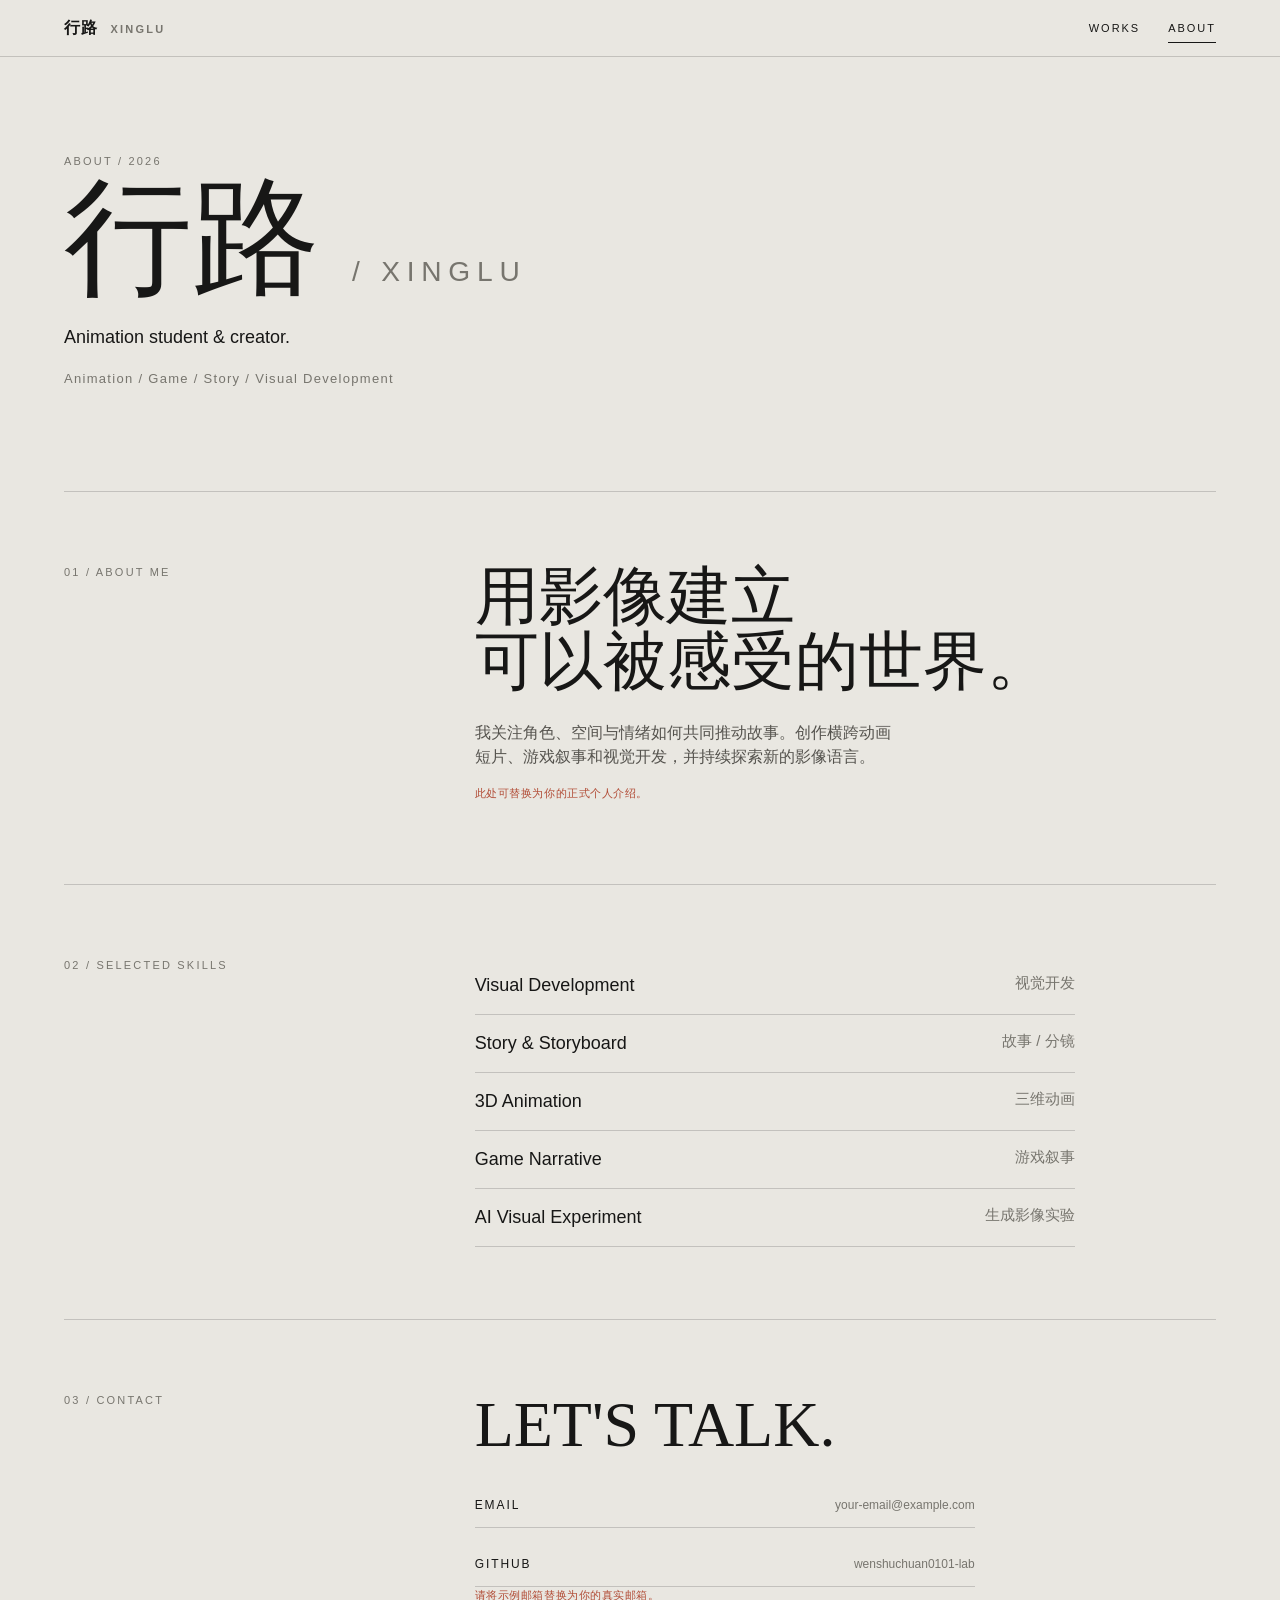
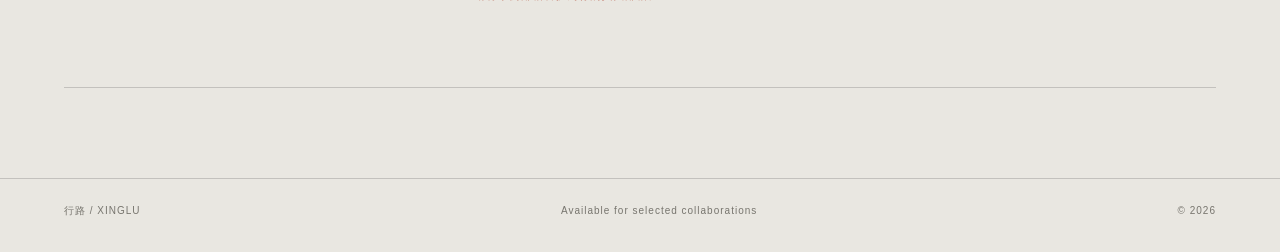
==== about.html @ fd321929 "Create XINGLU creator portfolio website" ====
<!doctype html>
<html lang="zh-CN">
<head>
  <meta charset="utf-8">
  <meta name="viewport" content="width=device-width, initial-scale=1">
  <meta name="description" content="About XINGLU, animation student and creator.">
  <title>About — 行路 / XINGLU</title>
  <link rel="stylesheet" href="style.css">
  <script src="script.js" defer></script>
</head>
<body class="about-page">
  <header class="site-header is-solid" data-header>
    <a class="wordmark" href="index.html" aria-label="行路 XINGLU 首页"><span>行路</span><span class="wordmark-en">XINGLU</span></a>
    <button class="menu-toggle" type="button" aria-label="打开导航" aria-expanded="false" data-menu-toggle><span></span><span></span></button>
    <nav class="site-nav" aria-label="主导航" data-nav><a href="index.html#works">WORKS</a><a class="is-active" href="about.html">ABOUT</a></nav>
  </header>
  <main class="about-main">
    <section class="about-hero reveal is-visible">
      <p class="eyebrow">ABOUT / 2026</p>
      <h1>行路 <span>/ XINGLU</span></h1>
      <p class="about-role">Animation student &amp; creator.</p>
      <p class="about-fields">Animation / Game / Story / Visual Development</p>
    </section>
    <div class="about-grid">
      <section class="about-block reveal">
        <p class="section-label">01 / ABOUT ME</p>
        <div><h2>用影像建立<br>可以被感受的世界。</h2><p class="body-copy">我关注角色、空间与情绪如何共同推动故事。创作横跨动画短片、游戏叙事和视觉开发，并持续探索新的影像语言。</p><p class="placeholder-note">此处可替换为你的正式个人介绍。</p></div>
      </section>
      <section class="about-block reveal">
        <p class="section-label">02 / SELECTED SKILLS</p>
        <ul class="skills-list"><li><span>Visual Development</span><small>视觉开发</small></li><li><span>Story &amp; Storyboard</span><small>故事 / 分镜</small></li><li><span>3D Animation</span><small>三维动画</small></li><li><span>Game Narrative</span><small>游戏叙事</small></li><li><span>AI Visual Experiment</span><small>生成影像实验</small></li></ul>
      </section>
      <section class="about-block contact-block reveal">
        <p class="section-label">03 / CONTACT</p>
        <div><h2>LET'S TALK.</h2><div class="contact-links"><a href="mailto:your-email@example.com">EMAIL <span>your-email@example.com</span></a><a href="https://github.com/wenshuchuan0101-lab" target="_blank" rel="noreferrer">GITHUB <span>wenshuchuan0101-lab</span></a></div><p class="placeholder-note">请将示例邮箱替换为你的真实邮箱。</p></div>
      </section>
    </div>
  </main>
  <footer class="site-footer"><p>行路 / XINGLU</p><p>Available for selected collaborations</p><p>© <span data-year></span></p></footer>
</body>
</html>
---- style.css ----
:root{--ink:#171716;--paper:#e9e7e1;--muted:#77756e;--line:rgba(23,23,22,.18);--accent:#b14b35;--serif:Georgia,'Times New Roman',serif;--sans:Arial,'Helvetica Neue',sans-serif}*{box-sizing:border-box}html{scroll-behavior:smooth}body{margin:0;background:var(--paper);color:var(--ink);font-family:var(--sans);font-size:16px;line-height:1.5;transition:opacity .22s ease}body.is-leaving{opacity:0}a{color:inherit;text-decoration:none}button{font:inherit}.site-header{position:fixed;z-index:20;inset:0 0 auto;display:flex;align-items:center;justify-content:space-between;padding:26px 5vw;color:var(--paper);mix-blend-mode:difference;transition:padding .3s ease,background .3s ease}.site-header.is-solid,.site-header.is-scrolled{padding-block:16px;background:rgba(233,231,225,.94);color:var(--ink);mix-blend-mode:normal;border-bottom:1px solid var(--line)}.wordmark{display:flex;gap:12px;align-items:baseline;font-weight:700;letter-spacing:.08em}.wordmark-en{font-size:11px;letter-spacing:.2em;color:var(--muted)}.site-nav{display:flex;gap:28px;font-size:11px;letter-spacing:.18em}.site-nav a{position:relative}.site-nav a::after{content:'';position:absolute;left:0;right:0;bottom:-7px;height:1px;background:currentColor;transform:scaleX(0);transform-origin:right;transition:transform .25s}.site-nav a:hover::after,.site-nav a.is-active::after{transform:scaleX(1);transform-origin:left}.menu-toggle{display:none;background:none;border:0}.home-hero{position:relative;min-height:100svh;display:grid;place-items:center;overflow:hidden;background:#20211f;color:var(--paper)}.hero-atmosphere{position:absolute;inset:0;background:radial-gradient(circle at 65% 35%,rgba(177,75,53,.4),transparent 33%),linear-gradient(125deg,#111 10%,#30332d 52%,#171817);}.hero-atmosphere::before{content:'';position:absolute;inset:10% 8%;border:1px solid rgba(233,231,225,.22);transform:skewY(-7deg);}.hero-orbit{position:absolute;width:48vw;height:48vw;border:1px solid rgba(233,231,225,.24);border-radius:50%;right:-12vw;top:10vh}.frame-mark{position:absolute;width:16px;height:16px;border-left:1px solid var(--paper);border-top:1px solid var(--paper);opacity:.7}.frame-mark-a{left:8vw;top:24vh}.frame-mark-b{right:8vw;bottom:17vh;transform:rotate(180deg)}.hero-grain{position:absolute;inset:0;opacity:.08;background-image:url("data:image/svg+xml,%3Csvg xmlns='http://www.w3.org/2000/svg' width='140' height='140' viewBox='0 0 140 140'%3E%3Cfilter id='n'%3E%3CfeTurbulence type='fractalNoise' baseFrequency='.8' numOctaves='3' stitchTiles='stitch'/%3E%3C/filter%3E%3Crect width='100%25' height='100%25' filter='url(%23n)' opacity='.45'/%3E%3C/svg%3E")}.hero-copy{position:relative;z-index:1;width:min(1120px,82vw);padding-top:10vh}.eyebrow,.section-label{font-size:11px;letter-spacing:.2em;text-transform:uppercase;color:var(--muted)}.home-hero .eyebrow{color:rgba(233,231,225,.7)}h1,h2,h3,p{margin-top:0}.hero-copy h1{margin:.2em 0 .25em;font-family:var(--serif);font-size:clamp(72px,15vw,220px);font-weight:400;line-height:.82;letter-spacing:-.05em}.hero-copy h1>span{display:block}.hero-name-en{font-family:var(--sans);font-size:.27em;letter-spacing:.34em;margin-left:.08em;margin-top:.5em}.hero-intro{max-width:330px;font-size:15px;color:rgba(233,231,225,.78)}.scroll-cue{position:absolute;z-index:2;bottom:6vh;left:5vw;display:flex;align-items:center;gap:18px;font-size:10px;letter-spacing:.2em}.scroll-cue i{display:block;width:54px;height:1px;background:currentColor;position:relative}.scroll-cue i::after{content:'';position:absolute;right:0;top:-3px;width:7px;height:7px;border-right:1px solid currentColor;border-top:1px solid currentColor;transform:rotate(45deg)}.works-section{padding:15vh 5vw 12vh}.section-heading{display:grid;grid-template-columns:1fr auto;align-items:end;border-bottom:1px solid var(--line);padding-bottom:20px;margin-bottom:6vh}.section-heading h2{font-family:var(--serif);font-size:clamp(44px,7vw,90px);font-weight:400;line-height:.9;margin:0}.section-index{font-size:12px;color:var(--muted);letter-spacing:.1em}.project-list{display:grid;gap:12vh}.project-card{border-bottom:1px solid var(--line);padding-bottom:7vh}.project-link{display:block}.project-visual{position:relative;min-height:52vh;overflow:hidden;background:#252725;display:grid;place-items:center;transition:transform .5s cubic-bezier(.2,.7,.2,1)}.project-visual::before,.project-visual::after{content:'';position:absolute;inset:0}.visual-fengyu{background:linear-gradient(145deg,#222a27,#708077 47%,#c58a67)}.visual-fengyu::before{background:linear-gradient(90deg,transparent 36%,rgba(232,225,203,.38) 37%,transparent 38%),linear-gradient(160deg,transparent 55%,rgba(24,38,32,.65) 56%,transparent 65%);transform:scale(1.15)}.visual-gift{background:linear-gradient(145deg,#1e242c,#596978 48%,#b5c1c7)}.visual-gift::before{background:radial-gradient(circle at 68% 36%,#e9e7e1 0 2%,transparent 3%),radial-gradient(circle at 68% 36%,rgba(233,231,225,.5),transparent 26%)}.visual-cangfeng{background:linear-gradient(145deg,#201b1a,#55453e 52%,#9c806d)}.visual-cangfeng::before{background:linear-gradient(128deg,transparent 42%,rgba(205,176,148,.55) 43% 44%,transparent 45%),linear-gradient(15deg,transparent 55%,rgba(21,17,15,.65) 56% 66%,transparent 67%)}.placeholder-copy{position:relative;z-index:1;display:flex;flex-direction:column;gap:12px;align-items:center;color:rgba(233,231,225,.92);text-align:center}.placeholder-copy span{font-size:11px;letter-spacing:.2em}.placeholder-copy b{font-family:var(--serif);font-size:clamp(28px,5vw,72px);font-weight:400;letter-spacing:.02em}.placeholder-copy small{font-size:10px;letter-spacing:.18em;color:rgba(233,231,225,.65)}.project-arrow{position:absolute;right:28px;top:24px;font-size:28px;transition:transform .3s}.project-meta{display:grid;grid-template-columns:1.3fr 1fr 1.5fr;gap:20px;padding-top:22px}.project-number{font-size:11px;color:var(--accent);letter-spacing:.12em;margin-bottom:16px}.project-meta h3{font-family:var(--serif);font-size:clamp(30px,4vw,56px);font-weight:400;line-height:1;margin:0 0 9px}.project-en{font-size:11px;letter-spacing:.16em;color:var(--muted);margin:0}.project-type,.project-summary{font-size:14px;color:#55534e;margin:30px 0 0}.project-summary{max-width:290px}.project-card:hover .project-visual{transform:scale(.985)}.project-card:hover .project-arrow{transform:translate(5px,-5px)}.reveal{opacity:0;transform:translateY(24px);transition:opacity .7s ease,transform .7s ease}.reveal.is-visible{opacity:1;transform:none}.site-footer{display:flex;justify-content:space-between;gap:20px;padding:24px 5vw;border-top:1px solid var(--line);font-size:10px;letter-spacing:.1em;color:var(--muted)}.about-main{padding:17vh 5vw 10vh}.about-hero{border-bottom:1px solid var(--line);padding-bottom:10vh}.about-hero h1{font-family:var(--serif);font-size:clamp(56px,10vw,150px);font-weight:400;line-height:.9;margin:0 0 28px}.about-hero h1 span{font-family:var(--sans);font-size:.22em;letter-spacing:.24em;color:var(--muted)}.about-role{font-size:18px}.about-fields{color:var(--muted);font-size:13px;letter-spacing:.1em}.about-grid{display:grid;gap:0}.about-block{display:grid;grid-template-columns:1fr 2fr;gap:40px;padding:8vh 0;border-bottom:1px solid var(--line)}.about-block h2{font-family:var(--serif);font-size:clamp(34px,5vw,68px);font-weight:400;line-height:1.02;margin-bottom:26px}.body-copy{max-width:430px;color:#55534e}.placeholder-note{font-size:11px;color:var(--accent);letter-spacing:.05em}.skills-list{list-style:none;padding:0;margin:0;max-width:600px}.skills-list li{display:flex;justify-content:space-between;padding:15px 0;border-bottom:1px solid var(--line);font-size:18px}.skills-list small{color:var(--muted)}.contact-links{display:grid;gap:14px;max-width:500px}.contact-links a{display:flex;justify-content:space-between;border-bottom:1px solid var(--line);padding:13px 0;font-size:12px;letter-spacing:.16em}.contact-links span{font-size:12px;letter-spacing:0;color:var(--muted)}body.menu-open{overflow:hidden}@media(max-width:700px){.site-header{padding:20px 6vw}.site-nav{position:fixed;inset:0;background:var(--paper);color:var(--ink);display:flex;flex-direction:column;justify-content:center;align-items:center;gap:30px;font-size:15px;opacity:0;pointer-events:none;transition:opacity .25s}.menu-toggle{display:flex;flex-direction:column;gap:5px;position:relative;z-index:2;color:inherit}.menu-toggle span{display:block;width:24px;height:1px;background:currentColor}.menu-open .site-nav{opacity:1;pointer-events:auto}.home-hero{min-height:92svh}.hero-copy{width:82vw}.project-visual{min-height:38vh}.project-meta{grid-template-columns:1fr 1fr}.project-type,.project-summary{margin-top:0}.project-summary{grid-column:1/-1}.site-footer{flex-direction:column;gap:8px}.about-main{padding-inline:6vw}.about-block{grid-template-columns:1fr;gap:24px}.about-hero{padding-bottom:7vh}}
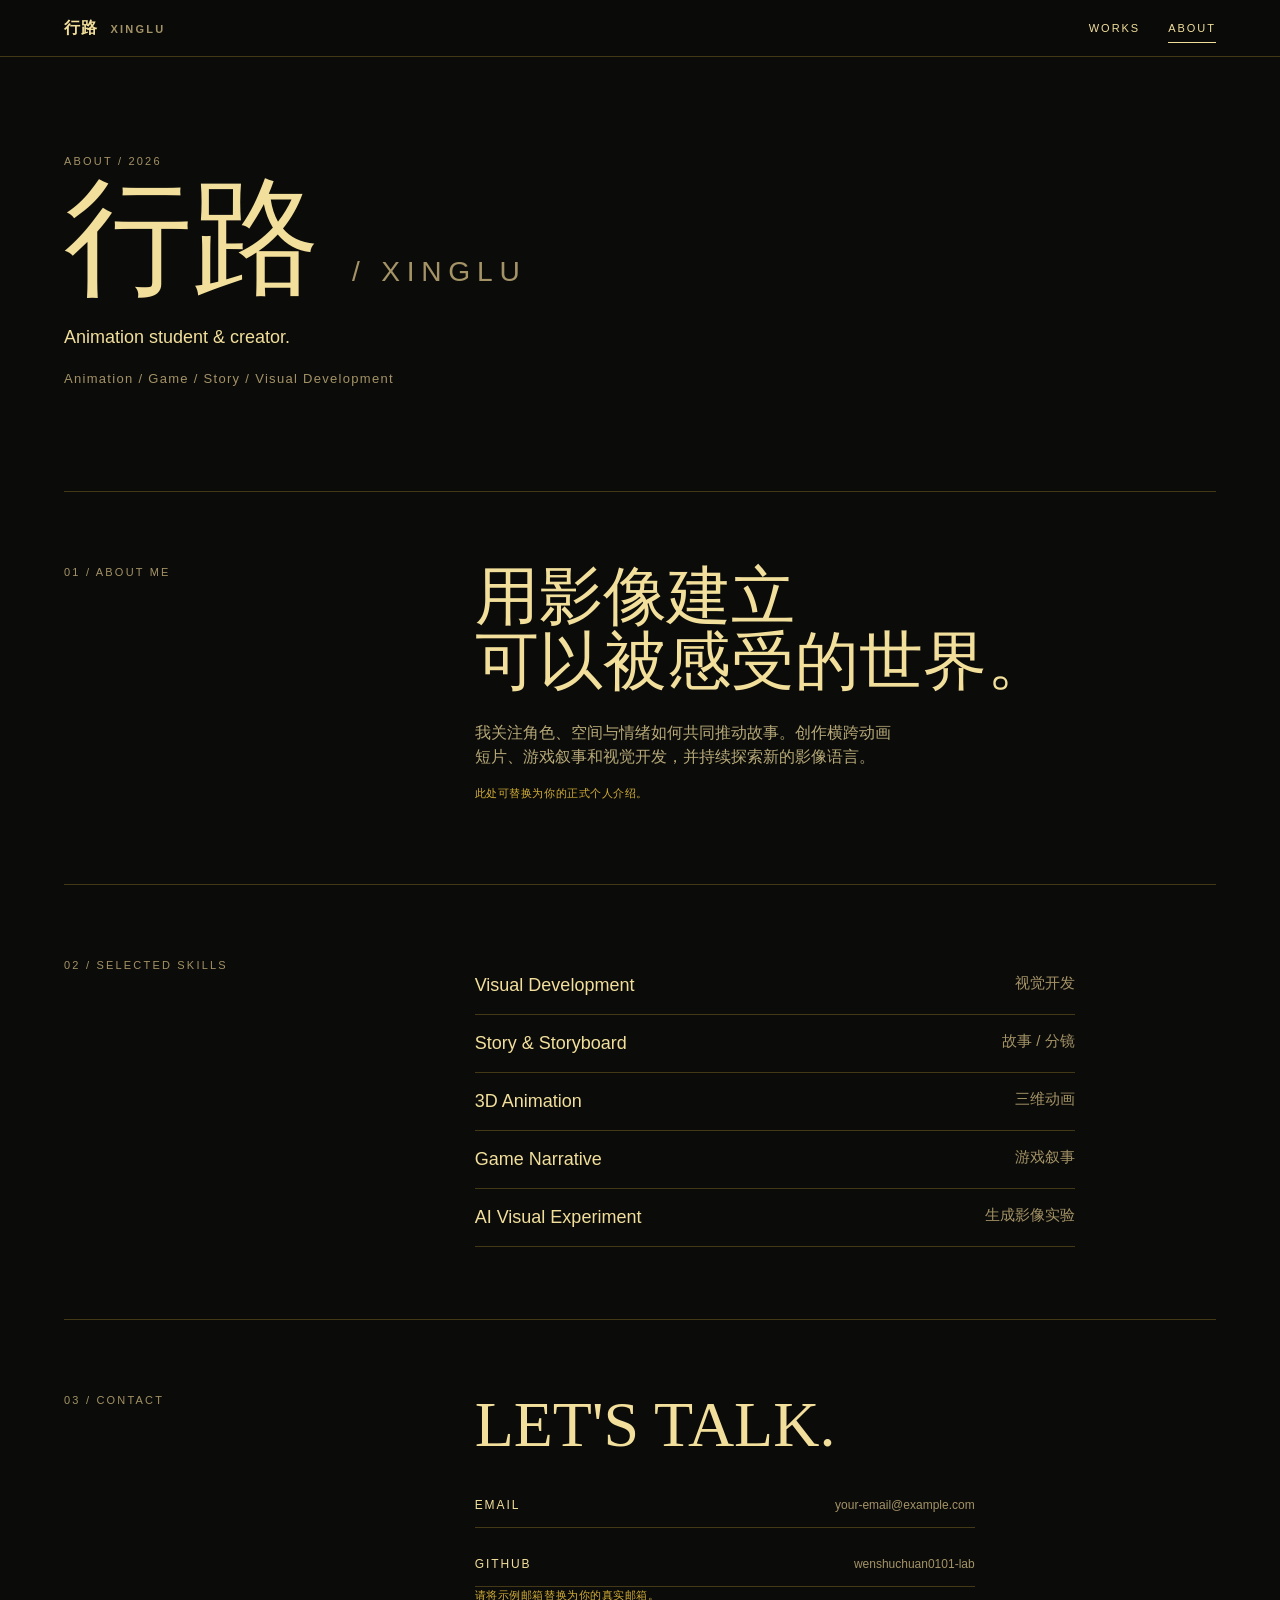
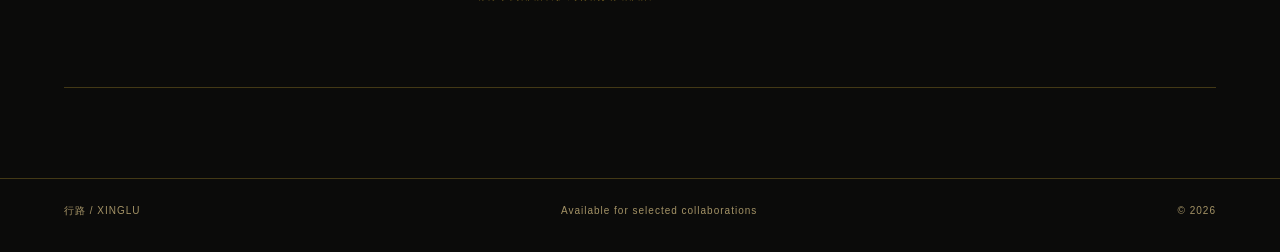
==== commit bbc95375: "Switch portfolio to black and gold theme with video slots" ====
--- a/about.html
+++ b/about.html
@@ -6,6 +6,7 @@
   <meta name="description" content="About XINGLU, animation student and creator.">
   <title>About — 行路 / XINGLU</title>
   <link rel="stylesheet" href="style.css">
+  <link rel="stylesheet" href="theme.css">
   <script src="script.js" defer></script>
 </head>
 <body class="about-page">
--- a/theme.css
+++ b/theme.css
@@ -0,0 +1,28 @@
+:root{--ink:#f1df9b;--paper:#0b0b0a;--muted:#a49366;--line:rgba(212,175,55,.28);--accent:#d4af37}
+body{background:#0b0b0a;color:var(--ink)}
+.site-header.is-solid,.site-header.is-scrolled{background:rgba(11,11,10,.95);color:var(--ink);border-bottom-color:var(--line)}
+.wordmark-en,.project-en,.section-index,.site-footer,.about-fields,.skills-list small,.contact-links span{color:var(--muted)}
+.home-hero{background:#050504;color:var(--ink)}
+.hero-atmosphere{background:radial-gradient(circle at 65% 35%,rgba(212,175,55,.28),transparent 33%),linear-gradient(125deg,#030303 10%,#262015 52%,#090908)}
+.hero-atmosphere::before{border-color:rgba(212,175,55,.36)}
+.hero-orbit{border-color:rgba(212,175,55,.34)}
+.home-hero .eyebrow{color:rgba(241,223,155,.72)}
+.hero-intro{color:rgba(241,223,155,.8)}
+.visual-fengyu{background:linear-gradient(145deg,#090b0a,#4e4322 47%,#b28b2f)}
+.visual-gift{background:linear-gradient(145deg,#08090a,#3f3923 48%,#9f843d)}
+.visual-cangfeng{background:linear-gradient(145deg,#090807,#4a3820 52%,#a77c2d)}
+.visual-fengyu::before{background:linear-gradient(90deg,transparent 36%,rgba(241,223,155,.34) 37%,transparent 38%),linear-gradient(160deg,transparent 55%,rgba(11,10,6,.72) 56%,transparent 65%)}
+.visual-gift::before{background:radial-gradient(circle at 68% 36%,#f1df9b 0 2%,transparent 3%),radial-gradient(circle at 68% 36%,rgba(241,223,155,.38),transparent 26%)}
+.visual-cangfeng::before{background:linear-gradient(128deg,transparent 42%,rgba(212,175,55,.48) 43% 44%,transparent 45%),linear-gradient(15deg,transparent 55%,rgba(16,11,5,.75) 56% 66%,transparent 67%)}
+.placeholder-copy{color:rgba(241,223,155,.94)}
+.placeholder-copy small{color:rgba(241,223,155,.66)}
+.project-type,.project-summary,.body-copy,.detail-grid section>p:last-child{color:#b7a978}
+.project-number,.placeholder-note{color:var(--accent)}
+.site-footer{border-top-color:var(--line)}
+.about-hero h1 span{color:var(--muted)}
+.skills-list li,.contact-links a{border-color:var(--line)}
+.contact-links a{color:var(--ink)}
+.gallery-grid>div{background:#17140d;border-color:var(--muted);color:var(--muted)}
+.media-placeholder{border-color:var(--muted);color:var(--muted)}
+.process li{border-color:var(--accent)}
+@media(max-width:700px){.site-nav{background:#0b0b0a;color:var(--ink)}}
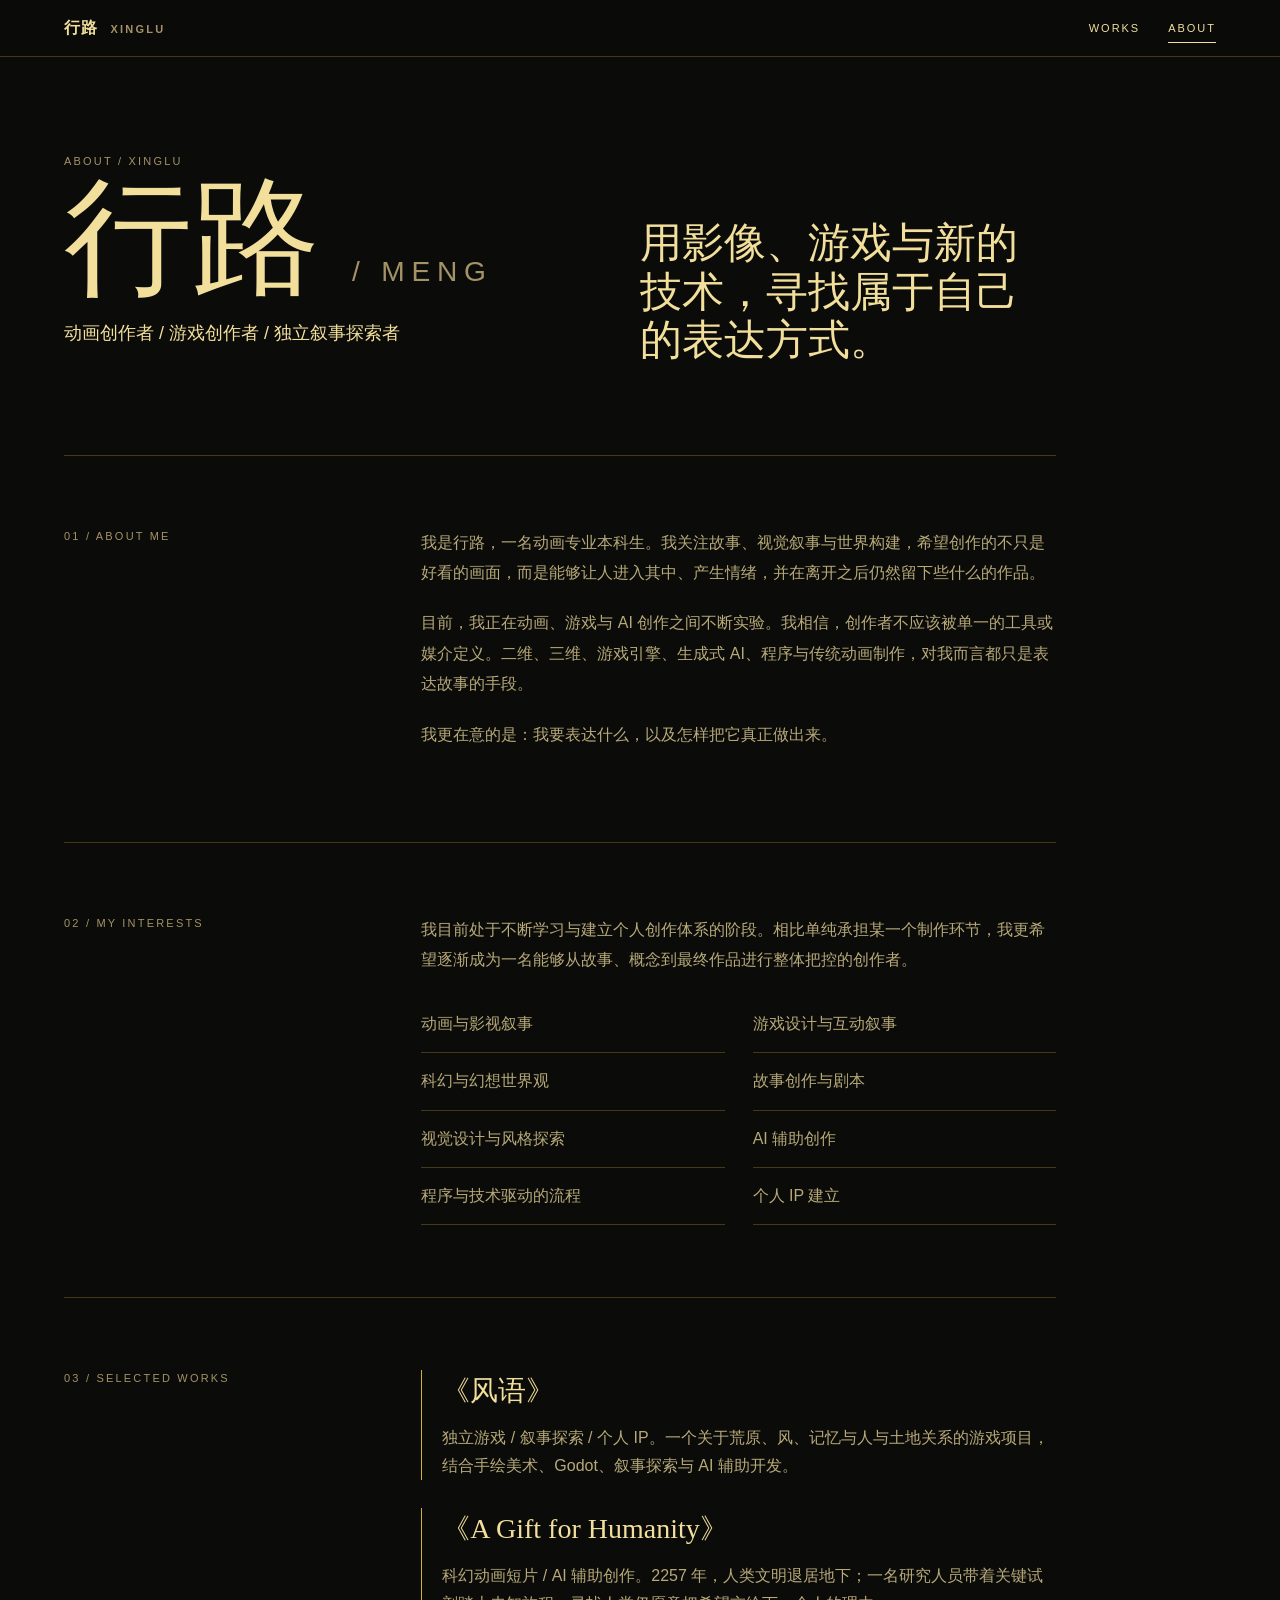
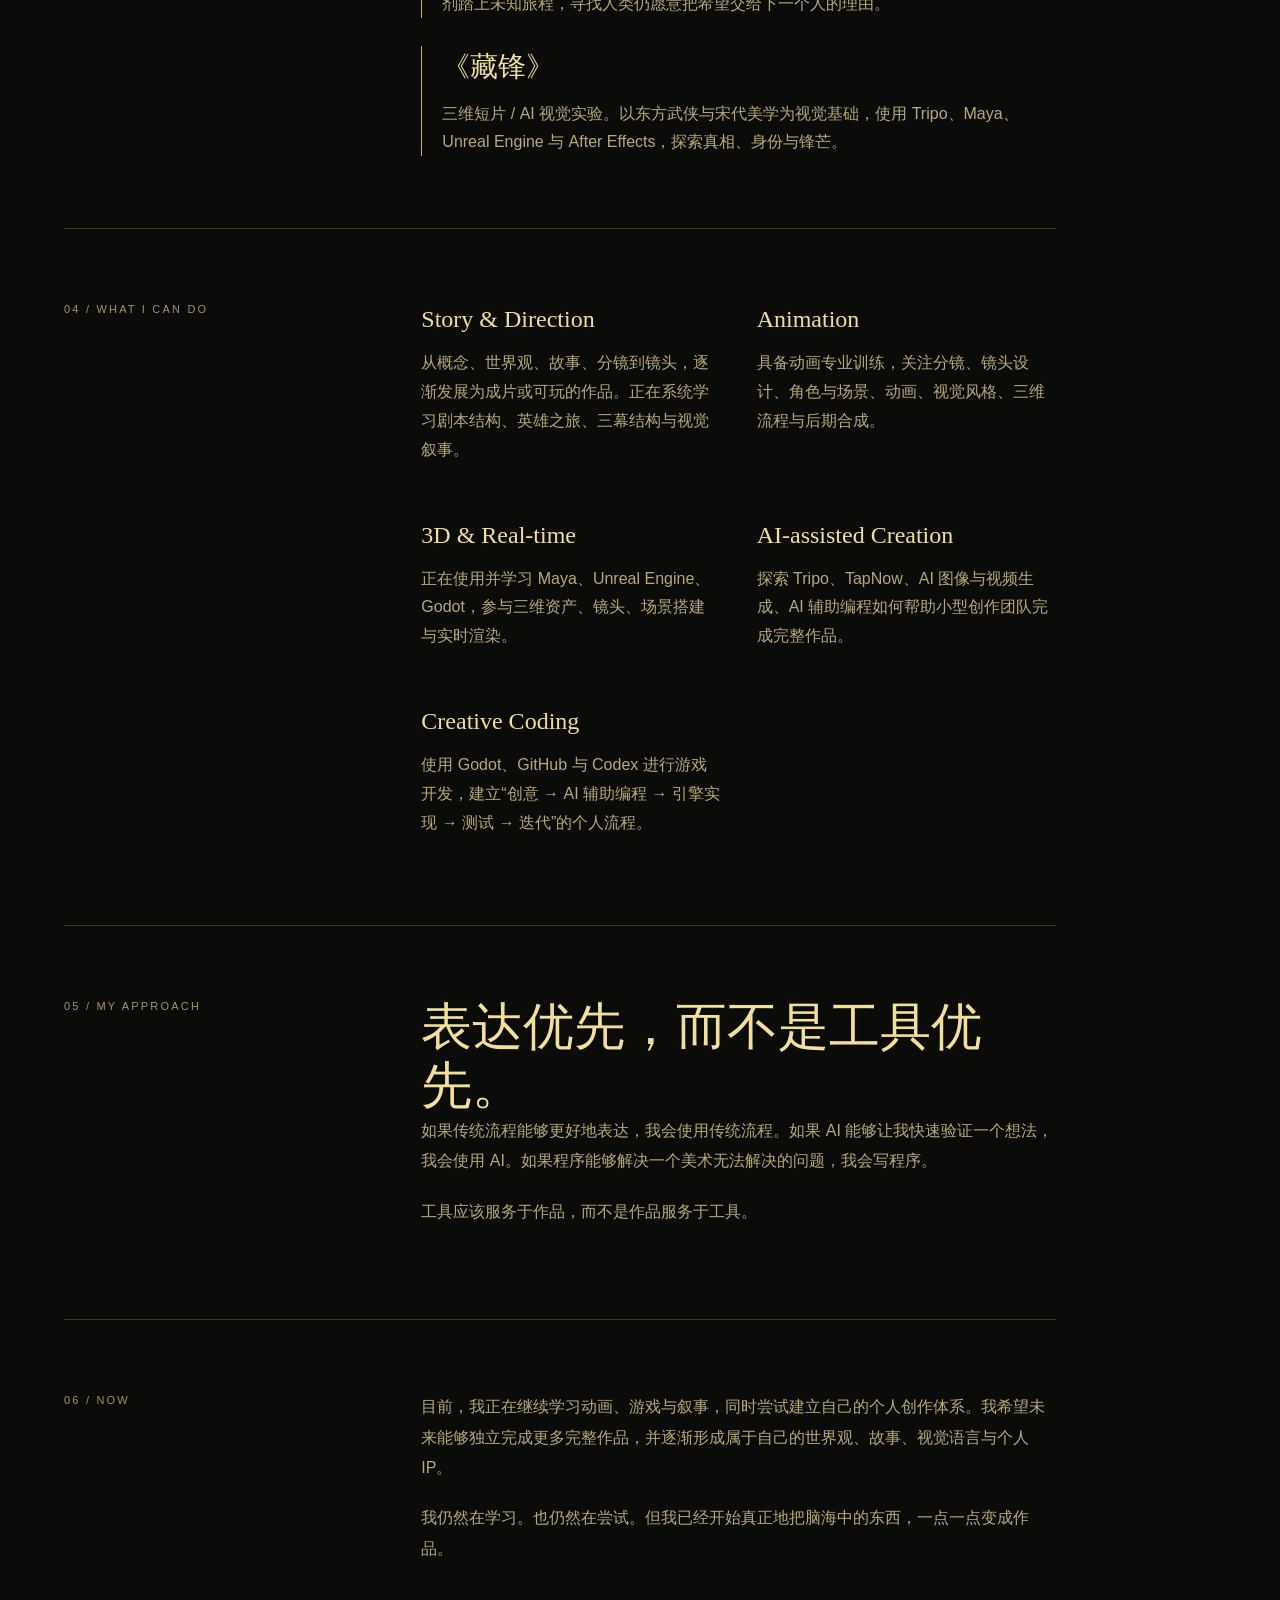
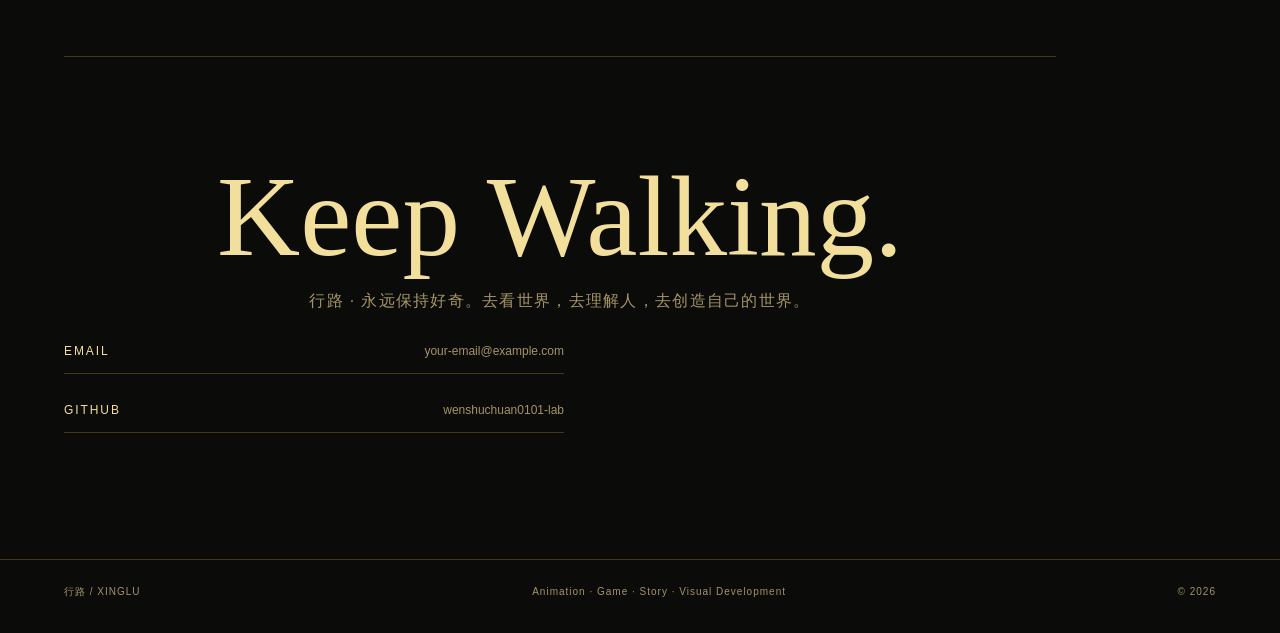
==== commit 868fcb04: "Add creator bio content and editorial about layout" ====
--- a/about.html
+++ b/about.html
@@ -3,7 +3,7 @@
 <head>
   <meta charset="utf-8">
   <meta name="viewport" content="width=device-width, initial-scale=1">
-  <meta name="description" content="About XINGLU, animation student and creator.">
+  <meta name="description" content="行路 · 孟，动画与游戏创作者的个人介绍。">
   <title>About — 行路 / XINGLU</title>
   <link rel="stylesheet" href="style.css">
   <link rel="stylesheet" href="theme.css">
@@ -15,28 +15,55 @@
     <button class="menu-toggle" type="button" aria-label="打开导航" aria-expanded="false" data-menu-toggle><span></span><span></span></button>
     <nav class="site-nav" aria-label="主导航" data-nav><a href="index.html#works">WORKS</a><a class="is-active" href="about.html">ABOUT</a></nav>
   </header>
-  <main class="about-main">
-    <section class="about-hero reveal is-visible">
-      <p class="eyebrow">ABOUT / 2026</p>
-      <h1>行路 <span>/ XINGLU</span></h1>
-      <p class="about-role">Animation student &amp; creator.</p>
-      <p class="about-fields">Animation / Game / Story / Visual Development</p>
+
+  <main class="about-main about-long">
+    <section class="about-hero about-intro reveal is-visible">
+      <div><p class="eyebrow">ABOUT / XINGLU</p><h1>行路 <span>/ MENG</span></h1><p class="about-role">动画创作者 / 游戏创作者 / 独立叙事探索者</p></div>
+      <p class="about-lead">用影像、游戏与新的技术，寻找属于自己的表达方式。</p>
     </section>
-    <div class="about-grid">
-      <section class="about-block reveal">
-        <p class="section-label">01 / ABOUT ME</p>
-        <div><h2>用影像建立<br>可以被感受的世界。</h2><p class="body-copy">我关注角色、空间与情绪如何共同推动故事。创作横跨动画短片、游戏叙事和视觉开发，并持续探索新的影像语言。</p><p class="placeholder-note">此处可替换为你的正式个人介绍。</p></div>
-      </section>
-      <section class="about-block reveal">
-        <p class="section-label">02 / SELECTED SKILLS</p>
-        <ul class="skills-list"><li><span>Visual Development</span><small>视觉开发</small></li><li><span>Story &amp; Storyboard</span><small>故事 / 分镜</small></li><li><span>3D Animation</span><small>三维动画</small></li><li><span>Game Narrative</span><small>游戏叙事</small></li><li><span>AI Visual Experiment</span><small>生成影像实验</small></li></ul>
-      </section>
-      <section class="about-block contact-block reveal">
-        <p class="section-label">03 / CONTACT</p>
-        <div><h2>LET'S TALK.</h2><div class="contact-links"><a href="mailto:your-email@example.com">EMAIL <span>your-email@example.com</span></a><a href="https://github.com/wenshuchuan0101-lab" target="_blank" rel="noreferrer">GITHUB <span>wenshuchuan0101-lab</span></a></div><p class="placeholder-note">请将示例邮箱替换为你的真实邮箱。</p></div>
-      </section>
-    </div>
+
+    <section class="about-section reveal">
+      <p class="section-label">01 / ABOUT ME</p>
+      <div class="about-copy"><p>我是行路，一名动画专业本科生。我关注故事、视觉叙事与世界构建，希望创作的不只是好看的画面，而是能够让人进入其中、产生情绪，并在离开之后仍然留下些什么的作品。</p><p>目前，我正在动画、游戏与 AI 创作之间不断实验。我相信，创作者不应该被单一的工具或媒介定义。二维、三维、游戏引擎、生成式 AI、程序与传统动画制作，对我而言都只是表达故事的手段。</p><p>我更在意的是：我要表达什么，以及怎样把它真正做出来。</p></div>
+    </section>
+
+    <section class="about-section reveal">
+      <p class="section-label">02 / MY INTERESTS</p>
+      <div class="about-copy"><p>我目前处于不断学习与建立个人创作体系的阶段。相比单纯承担某一个制作环节，我更希望逐渐成为一名能够从故事、概念到最终作品进行整体把控的创作者。</p><ul><li>动画与影视叙事</li><li>游戏设计与互动叙事</li><li>科幻与幻想世界观</li><li>故事创作与剧本</li><li>视觉设计与风格探索</li><li>AI 辅助创作</li><li>程序与技术驱动的流程</li><li>个人 IP 建立</li></ul></div>
+    </section>
+
+    <section class="about-section reveal">
+      <p class="section-label">03 / SELECTED WORKS</p>
+      <div class="work-notes">
+        <article class="work-note"><h3>《风语》</h3><p>独立游戏 / 叙事探索 / 个人 IP。一个关于荒原、风、记忆与人与土地关系的游戏项目，结合手绘美术、Godot、叙事探索与 AI 辅助开发。</p></article>
+        <article class="work-note"><h3>《A Gift for Humanity》</h3><p>科幻动画短片 / AI 辅助创作。2257 年，人类文明退居地下；一名研究人员带着关键试剂踏上未知旅程，寻找人类仍愿意把希望交给下一个人的理由。</p></article>
+        <article class="work-note"><h3>《藏锋》</h3><p>三维短片 / AI 视觉实验。以东方武侠与宋代美学为视觉基础，使用 Tripo、Maya、Unreal Engine 与 After Effects，探索真相、身份与锋芒。</p></article>
+      </div>
+    </section>
+
+    <section class="about-section reveal">
+      <p class="section-label">04 / WHAT I CAN DO</p>
+      <div class="skill-group">
+        <div><h3>Story &amp; Direction</h3><p>从概念、世界观、故事、分镜到镜头，逐渐发展为成片或可玩的作品。正在系统学习剧本结构、英雄之旅、三幕结构与视觉叙事。</p></div>
+        <div><h3>Animation</h3><p>具备动画专业训练，关注分镜、镜头设计、角色与场景、动画、视觉风格、三维流程与后期合成。</p></div>
+        <div><h3>3D &amp; Real-time</h3><p>正在使用并学习 Maya、Unreal Engine、Godot，参与三维资产、镜头、场景搭建与实时渲染。</p></div>
+        <div><h3>AI-assisted Creation</h3><p>探索 Tripo、TapNow、AI 图像与视频生成、AI 辅助编程如何帮助小型创作团队完成完整作品。</p></div>
+        <div><h3>Creative Coding</h3><p>使用 Godot、GitHub 与 Codex 进行游戏开发，建立“创意 → AI 辅助编程 → 引擎实现 → 测试 → 迭代”的个人流程。</p></div>
+      </div>
+    </section>
+
+    <section class="about-section reveal">
+      <p class="section-label">05 / MY APPROACH</p>
+      <div><p class="approach">表达优先，而不是工具优先。</p><div class="about-copy"><p>如果传统流程能够更好地表达，我会使用传统流程。如果 AI 能够让我快速验证一个想法，我会使用 AI。如果程序能够解决一个美术无法解决的问题，我会写程序。</p><p>工具应该服务于作品，而不是作品服务于工具。</p></div></div>
+    </section>
+
+    <section class="about-section reveal">
+      <p class="section-label">06 / NOW</p>
+      <div class="about-copy"><p>目前，我正在继续学习动画、游戏与叙事，同时尝试建立自己的个人创作体系。我希望未来能够独立完成更多完整作品，并逐渐形成属于自己的世界观、故事、视觉语言与个人 IP。</p><p>我仍然在学习。也仍然在尝试。但我已经开始真正地把脑海中的东西，一点一点变成作品。</p></div>
+    </section>
+
+    <section class="about-close reveal"><h2>Keep Walking.</h2><p>行路 · 永远保持好奇。去看世界，去理解人，去创造自己的世界。</p><div class="contact-links"><a href="mailto:your-email@example.com">EMAIL <span>your-email@example.com</span></a><a href="https://github.com/wenshuchuan0101-lab" target="_blank" rel="noreferrer">GITHUB <span>wenshuchuan0101-lab</span></a></div></section>
   </main>
-  <footer class="site-footer"><p>行路 / XINGLU</p><p>Available for selected collaborations</p><p>© <span data-year></span></p></footer>
+  <footer class="site-footer"><p>行路 / XINGLU</p><p>Animation · Game · Story · Visual Development</p><p>© <span data-year></span></p></footer>
 </body>
 </html>
--- a/theme.css
+++ b/theme.css
@@ -26,3 +26,4 @@
 .media-placeholder{border-color:var(--muted);color:var(--muted)}
 .process li{border-color:var(--accent)}
 @media(max-width:700px){.site-nav{background:#0b0b0a;color:var(--ink)}}
+.about-long{max-width:1120px}.about-intro{display:grid;grid-template-columns:1.2fr 1fr;gap:6vw;align-items:end}.about-intro h1{margin-bottom:24px}.about-lead{font-family:var(--serif);font-size:clamp(26px,3.3vw,50px);line-height:1.15;color:var(--ink);margin:0}.about-copy{max-width:650px;color:#b7a978;font-size:16px;line-height:1.9}.about-copy p{margin-bottom:1.25em}.about-section{display:grid;grid-template-columns:1fr 2fr;gap:40px;padding:8vh 0;border-bottom:1px solid var(--line)}.about-section h2{font-family:var(--serif);font-weight:400;font-size:clamp(34px,5vw,68px);line-height:1.02;margin:0}.about-section h3{font-family:var(--serif);font-weight:400;font-size:28px;margin:0 0 12px;color:var(--ink)}.about-section ul{list-style:none;padding:0;margin:0;display:grid;grid-template-columns:1fr 1fr;gap:0 28px}.about-section li{padding:13px 0;border-bottom:1px solid var(--line);color:#b7a978}.work-notes{display:grid;gap:28px}.work-note{padding-left:20px;border-left:1px solid var(--accent)}.work-note p{color:#b7a978;margin:0;line-height:1.75}.skill-group{display:grid;grid-template-columns:1fr 1fr;gap:36px}.skill-group h3{font-size:24px}.skill-group p{color:#b7a978;line-height:1.8}.approach{font-family:var(--serif);font-size:clamp(28px,4vw,54px);line-height:1.15;color:var(--ink);margin:0}.about-close{padding:12vh 0 4vh;text-align:center}.about-close h2{font-family:var(--serif);font-size:clamp(48px,9vw,120px);font-weight:400;line-height:.9;margin:0 0 20px}.about-close p{color:var(--muted);letter-spacing:.08em}@media(max-width:700px){.about-intro,.about-section{grid-template-columns:1fr;gap:24px}.about-section ul,.skill-group{grid-template-columns:1fr}.about-close{text-align:left}}
